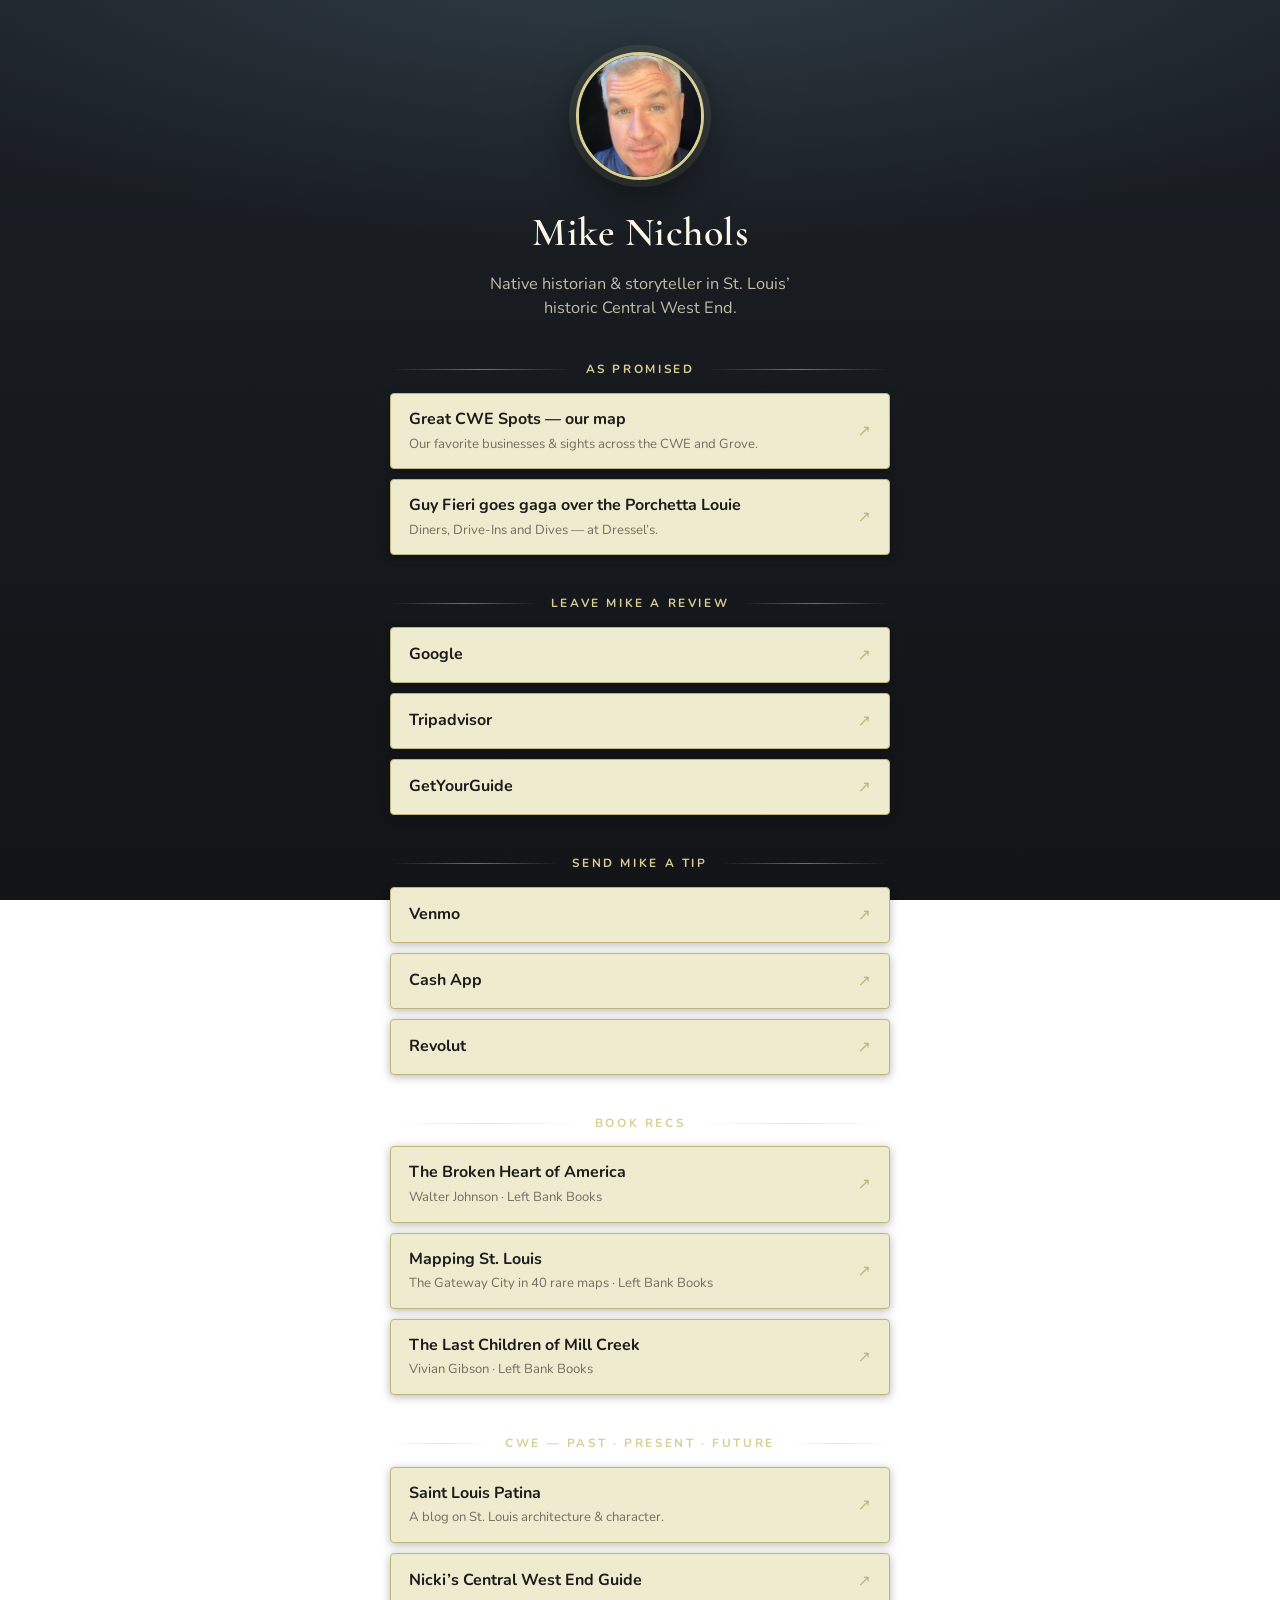
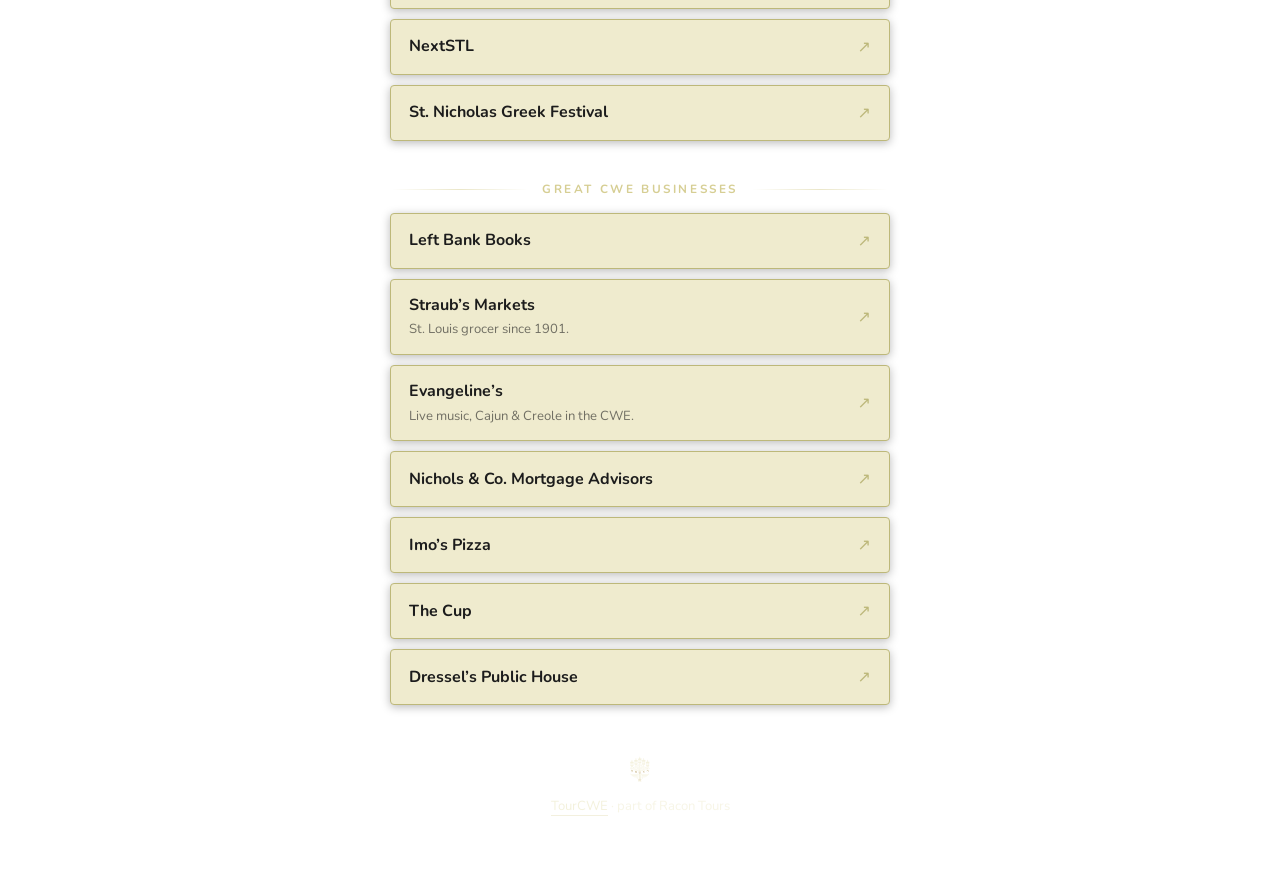
==== mike/index.html @ 82e1e98d "Add Mike Nichols profile; list both guides on hub" ====
<!DOCTYPE html>
<html lang="en">
<head>
  <meta charset="UTF-8">
  <meta name="viewport" content="width=device-width, initial-scale=1.0">
  <title>Mike Nichols · TourCWE</title>
  <meta name="description" content="Mike Nichols — native historian & storyteller in St. Louis' historic Central West End. Creator of A Taste of Two Cities.">
  <link rel="canonical" href="https://team.racon.tours/mike/">
  <!-- Open Graph / share preview -->
  <meta property="og:type" content="profile">
  <meta property="og:title" content="Mike Nichols · TourCWE">
  <meta property="og:description" content="Native historian & storyteller in St. Louis' historic Central West End.">
  <meta property="og:image" content="https://team.racon.tours/img/mike.jpg">
  <meta property="og:url" content="https://team.racon.tours/mike/">
  <meta name="twitter:card" content="summary">
  <meta name="twitter:title" content="Mike Nichols · TourCWE">
  <meta name="twitter:description" content="Native historian & storyteller in St. Louis' historic Central West End.">
  <meta name="twitter:image" content="https://team.racon.tours/img/mike.jpg">
  <link rel="icon" type="image/svg+xml" href="/assets/logo/favicon.svg">
  <link rel="icon" type="image/x-icon" href="/favicon.ico">
  <link rel="apple-touch-icon" sizes="180x180" href="/apple-touch-icon.png">
  <link rel="preconnect" href="https://fonts.googleapis.com">
  <link rel="preconnect" href="https://fonts.gstatic.com" crossorigin>
  <link href="https://fonts.googleapis.com/css2?family=Cormorant+Garamond:wght@400;500;600&family=Nunito:wght@400;600;700&display=swap" rel="stylesheet">
  <link rel="stylesheet" href="/css/profile.css?v=2026-05-23b">
</head>
<body>
<main class="wrap">
  <header class="profile-head">
    <img class="avatar" src="/img/mike.jpg" width="128" height="128" alt="Mike Nichols">
    <h1 class="name">Mike Nichols</h1>
    <p class="tagline">Native historian &amp; storyteller in St.&nbsp;Louis&rsquo; historic Central West End.</p>
  </header>

  <h2 class="section-title">As&nbsp;Promised</h2>
  <a class="link" href="https://www.google.com/maps/d/viewer?mid=1t0EYp6K3hcxC8ISyvSDOu5gtj9fwNGo" target="_blank" rel="noopener">
    <span class="link__body"><span class="link__title">Great CWE Spots — our map</span><span class="link__sub">Our favorite businesses &amp; sights across the CWE and Grove.</span></span><span class="link__arrow">&#8599;</span>
  </a>
  <a class="link" href="https://www.foodnetwork.com/shows/diners-drive-ins-and-dives/videos/pubs-and-grub" target="_blank" rel="noopener">
    <span class="link__body"><span class="link__title">Guy Fieri goes gaga over the Porchetta Louie</span><span class="link__sub">Diners, Drive-Ins and Dives — at Dressel&rsquo;s.</span></span><span class="link__arrow">&#8599;</span>
  </a>

  <h2 class="section-title">Leave Mike a Review</h2>
  <a class="link" href="https://g.page/r/CTrOnf8Bw0pvEBM/review" target="_blank" rel="noopener">
    <span class="link__body"><span class="link__title">Google</span></span><span class="link__arrow">&#8599;</span>
  </a>
  <a class="link" href="https://www.tripadvisor.com/UserReviewEdit-g44881-d32830452-CWE_Tours-Saint_Louis_Missouri.html" target="_blank" rel="noopener">
    <span class="link__body"><span class="link__title">Tripadvisor</span></span><span class="link__arrow">&#8599;</span>
  </a>
  <a class="link" href="https://www.getyourguide.com/scan-review-qr?activity_id=947537&utm_medium=offline&utm_source=supplier_review_link&utm_campaign=supplier_review_qrcode&utm_content=947537" target="_blank" rel="noopener">
    <span class="link__body"><span class="link__title">GetYourGuide</span></span><span class="link__arrow">&#8599;</span>
  </a>

  <h2 class="section-title">Send Mike a Tip</h2>
  <a class="link" href="https://venmo.com/tourcwe" target="_blank" rel="noopener">
    <span class="link__body"><span class="link__title">Venmo</span></span><span class="link__arrow">&#8599;</span>
  </a>
  <a class="link" href="https://cash.app/$rhm" target="_blank" rel="noopener">
    <span class="link__body"><span class="link__title">Cash App</span></span><span class="link__arrow">&#8599;</span>
  </a>
  <a class="link" href="https://revolut.me/ibmike" target="_blank" rel="noopener">
    <span class="link__body"><span class="link__title">Revolut</span></span><span class="link__arrow">&#8599;</span>
  </a>

  <h2 class="section-title">Book Recs</h2>
  <a class="link" href="https://www.left-bank.com/book/9781541619586" target="_blank" rel="noopener">
    <span class="link__body"><span class="link__title">The Broken Heart of America</span><span class="link__sub">Walter Johnson · Left Bank Books</span></span><span class="link__arrow">&#8599;</span>
  </a>
  <a class="link" href="https://www.left-bank.com/book/9781681065526" target="_blank" rel="noopener">
    <span class="link__body"><span class="link__title">Mapping St. Louis</span><span class="link__sub">The Gateway City in 40 rare maps · Left Bank Books</span></span><span class="link__arrow">&#8599;</span>
  </a>
  <a class="link" href="https://www.left-bank.com/book/9781948742641" target="_blank" rel="noopener">
    <span class="link__body"><span class="link__title">The Last Children of Mill Creek</span><span class="link__sub">Vivian Gibson · Left Bank Books</span></span><span class="link__arrow">&#8599;</span>
  </a>

  <h2 class="section-title">CWE — Past · Present · Future</h2>
  <a class="link" href="https://stlouispatina.com/" target="_blank" rel="noopener">
    <span class="link__body"><span class="link__title">Saint Louis Patina</span><span class="link__sub">A blog on St. Louis architecture &amp; character.</span></span><span class="link__arrow">&#8599;</span>
  </a>
  <a class="link" href="https://www.nickiscentralwestendguide.com/" target="_blank" rel="noopener">
    <span class="link__body"><span class="link__title">Nicki&rsquo;s Central West End Guide</span></span><span class="link__arrow">&#8599;</span>
  </a>
  <a class="link" href="https://nextstl.com/" target="_blank" rel="noopener">
    <span class="link__body"><span class="link__title">NextSTL</span></span><span class="link__arrow">&#8599;</span>
  </a>
  <a class="link" href="https://www.opastl.com/" target="_blank" rel="noopener">
    <span class="link__body"><span class="link__title">St. Nicholas Greek Festival</span></span><span class="link__arrow">&#8599;</span>
  </a>

  <h2 class="section-title">Great CWE Businesses</h2>
  <a class="link" href="https://www.left-bank.com/" target="_blank" rel="noopener">
    <span class="link__body"><span class="link__title">Left Bank Books</span></span><span class="link__arrow">&#8599;</span>
  </a>
  <a class="link" href="https://straubs.com" target="_blank" rel="noopener">
    <span class="link__body"><span class="link__title">Straub&rsquo;s Markets</span><span class="link__sub">St. Louis grocer since 1901.</span></span><span class="link__arrow">&#8599;</span>
  </a>
  <a class="link" href="https://www.evangelinesstl.com/" target="_blank" rel="noopener">
    <span class="link__body"><span class="link__title">Evangeline&rsquo;s</span><span class="link__sub">Live music, Cajun &amp; Creole in the CWE.</span></span><span class="link__arrow">&#8599;</span>
  </a>
  <a class="link" href="https://nichols.mortgage" target="_blank" rel="noopener">
    <span class="link__body"><span class="link__title">Nichols &amp; Co. Mortgage Advisors</span></span><span class="link__arrow">&#8599;</span>
  </a>
  <a class="link" href="https://imospizza.com" target="_blank" rel="noopener">
    <span class="link__body"><span class="link__title">Imo&rsquo;s Pizza</span></span><span class="link__arrow">&#8599;</span>
  </a>
  <a class="link" href="https://cravethecup.com" target="_blank" rel="noopener">
    <span class="link__body"><span class="link__title">The Cup</span></span><span class="link__arrow">&#8599;</span>
  </a>
  <a class="link" href="https://www.dresselspublichouse.com/" target="_blank" rel="noopener">
    <span class="link__body"><span class="link__title">Dressel&rsquo;s Public House</span></span><span class="link__arrow">&#8599;</span>
  </a>

  <footer class="foot">
    <img class="foot__mark" src="/assets/logo/lamp-vector-inverse.svg" alt="" aria-hidden="true">
    <p><a href="https://tourcwe.com/">TourCWE</a> &middot; part of Racon&nbsp;Tours</p>
  </footer>
</main>
</body>
</html>
---- css/profile.css ----
/* Racon Tours — team profile pages (link-in-bio)
   Brand tokens mirror tourcwe.com styles.css */
:root{
  --blue:#628395; --blue-dark:#4e6b7a;
  --gold:#d6ce93; --gold-dark:#bdb87a;
  --cream:#efebce; --cream-dark:#e4dfbd;
  --dark:#1c1c1c; --sage:#607466;
  --font-display:'Cormorant Garamond',Georgia,serif;
  --font-body:'Nunito',system-ui,sans-serif;
  --radius:4px;
}
*{box-sizing:border-box;margin:0;padding:0}
html{-webkit-text-size-adjust:100%}
body{
  font-family:var(--font-body);
  color:var(--cream);
  line-height:1.5;
  min-height:100vh;
  -webkit-font-smoothing:antialiased;
  background:#14171b;
  background:
    radial-gradient(120% 60% at 50% -8%, rgba(98,131,149,.30), transparent 60%),
    linear-gradient(180deg,#1b2026 0%,#15181c 60%,#121417 100%);
  background-attachment:fixed;
}

.wrap{max-width:540px;margin:0 auto;padding:52px 20px 56px}

/* ---- header ---- */
.profile-head{text-align:center}
.avatar{
  width:128px;height:128px;border-radius:50%;object-fit:cover;display:block;margin:0 auto;
  border:3px solid var(--gold);
  box-shadow:0 0 0 7px rgba(214,206,147,.10), 0 14px 44px rgba(0,0,0,.55);
}
.name{
  font-family:var(--font-display);font-weight:600;font-size:2.5rem;
  letter-spacing:.5px;margin-top:22px;color:#fbf7e6;
}
.tagline{
  color:rgba(239,235,206,.78);font-size:1.02rem;
  max-width:32ch;margin:10px auto 0;
}

/* ---- section divider ---- */
.section-title{
  display:flex;align-items:center;gap:14px;
  margin:40px 2px 14px;
  color:var(--gold);font-size:.74rem;font-weight:700;
  letter-spacing:.22em;text-transform:uppercase;
}
.section-title::before,.section-title::after{
  content:"";flex:1;height:1px;
  background:linear-gradient(90deg,transparent,rgba(214,206,147,.5),transparent);
}

/* ---- link cards ---- */
.link{
  display:flex;align-items:center;gap:14px;
  background:var(--cream);color:var(--dark);text-decoration:none;
  border:1px solid var(--gold-dark);border-radius:var(--radius);
  padding:15px 18px;margin:10px 0;
  box-shadow:0 2px 10px rgba(0,0,0,.28);
  transition:transform .15s ease,box-shadow .15s ease,background .15s ease;
}
.link:hover,.link:focus-visible{
  transform:translateY(-2px);background:#fffdf2;
  box-shadow:0 9px 24px rgba(0,0,0,.38);outline:none;
}
.link:focus-visible{border-color:var(--blue)}
.link__body{flex:1;min-width:0}
.link__title{display:block;font-weight:700;font-size:1rem;line-height:1.3}
.link__sub{display:block;font-size:.82rem;color:rgba(28,28,28,.6);margin-top:5px;line-height:1.4}
.link__arrow{color:var(--gold-dark);font-size:1rem;flex-shrink:0;transition:transform .15s ease}
.link:hover .link__arrow{transform:translate(2px,-2px)}

/* ---- footer ---- */
.foot{text-align:center;margin-top:50px;color:rgba(239,235,206,.5);font-size:.82rem}
.foot__mark{height:30px;width:auto;opacity:.65;margin:0 auto 12px;display:block}
.foot a{color:rgba(239,235,206,.72);text-decoration:none;border-bottom:1px solid rgba(214,206,147,.3)}
.foot a:hover{color:var(--gold)}

@media (max-width:480px){
  .wrap{padding:40px 16px 48px}
  .name{font-size:2.1rem}
  .avatar{width:112px;height:112px}
}
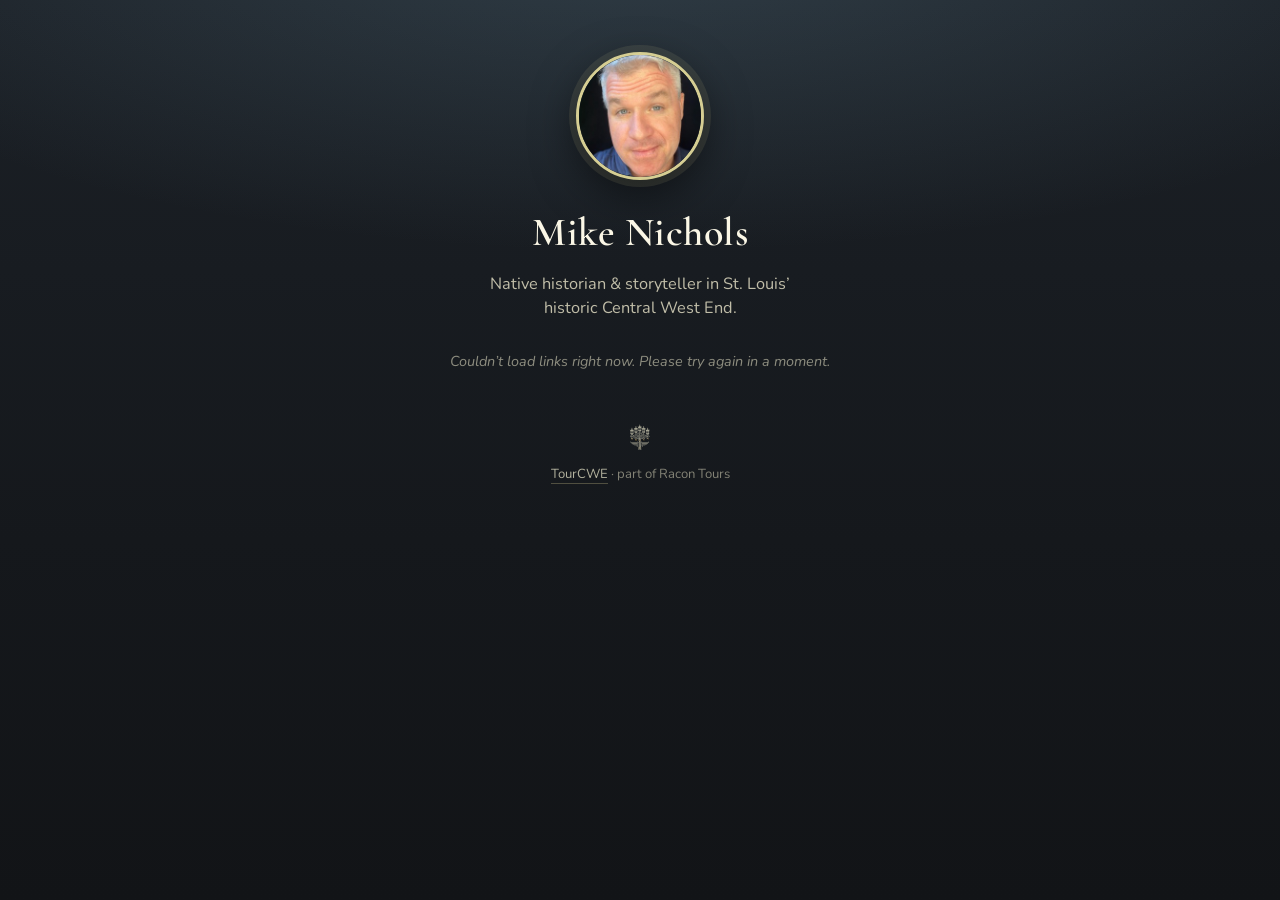
==== commit 942c3ac3: "Sheet-driven publisher: nightly cron rebuilds static shells; client fetches live link/section conten" ====
--- a/mike/index.html
+++ b/mike/index.html
@@ -3,18 +3,18 @@
 <head>
   <meta charset="UTF-8">
   <meta name="viewport" content="width=device-width, initial-scale=1.0">
+  <meta name="robots" content="noindex, nofollow">
   <title>Mike Nichols · TourCWE</title>
   <meta name="description" content="Mike Nichols — native historian & storyteller in St. Louis' historic Central West End. Creator of A Taste of Two Cities.">
   <link rel="canonical" href="https://team.racon.tours/mike/">
-  <!-- Open Graph / share preview -->
   <meta property="og:type" content="profile">
   <meta property="og:title" content="Mike Nichols · TourCWE">
-  <meta property="og:description" content="Native historian & storyteller in St. Louis' historic Central West End.">
+  <meta property="og:description" content="Mike Nichols — native historian & storyteller in St. Louis' historic Central West End. Creator of A Taste of Two Cities.">
   <meta property="og:image" content="https://team.racon.tours/img/mike.jpg">
   <meta property="og:url" content="https://team.racon.tours/mike/">
   <meta name="twitter:card" content="summary">
   <meta name="twitter:title" content="Mike Nichols · TourCWE">
-  <meta name="twitter:description" content="Native historian & storyteller in St. Louis' historic Central West End.">
+  <meta name="twitter:description" content="Mike Nichols — native historian & storyteller in St. Louis' historic Central West End. Creator of A Taste of Two Cities.">
   <meta name="twitter:image" content="https://team.racon.tours/img/mike.jpg">
   <link rel="icon" type="image/svg+xml" href="/assets/logo/favicon.svg">
   <link rel="icon" type="image/x-icon" href="/favicon.ico">
@@ -22,7 +22,7 @@
   <link rel="preconnect" href="https://fonts.googleapis.com">
   <link rel="preconnect" href="https://fonts.gstatic.com" crossorigin>
   <link href="https://fonts.googleapis.com/css2?family=Cormorant+Garamond:wght@400;500;600&family=Nunito:wght@400;600;700&display=swap" rel="stylesheet">
-  <link rel="stylesheet" href="/css/profile.css?v=2026-05-23b">
+  <link rel="stylesheet" href="/css/profile.css?v=2026-06-01">
 </head>
 <body>
 <main class="wrap">
@@ -32,88 +32,15 @@
     <p class="tagline">Native historian &amp; storyteller in St.&nbsp;Louis&rsquo; historic Central West End.</p>
   </header>
 
-  <h2 class="section-title">As&nbsp;Promised</h2>
-  <a class="link" href="https://www.google.com/maps/d/viewer?mid=1t0EYp6K3hcxC8ISyvSDOu5gtj9fwNGo" target="_blank" rel="noopener">
-    <span class="link__body"><span class="link__title">Great CWE Spots — our map</span><span class="link__sub">Our favorite businesses &amp; sights across the CWE and Grove.</span></span><span class="link__arrow">&#8599;</span>
-  </a>
-  <a class="link" href="https://www.foodnetwork.com/shows/diners-drive-ins-and-dives/videos/pubs-and-grub" target="_blank" rel="noopener">
-    <span class="link__body"><span class="link__title">Guy Fieri goes gaga over the Porchetta Louie</span><span class="link__sub">Diners, Drive-Ins and Dives — at Dressel&rsquo;s.</span></span><span class="link__arrow">&#8599;</span>
-  </a>
-
-  <h2 class="section-title">Leave Mike a Review</h2>
-  <a class="link" href="https://g.page/r/CTrOnf8Bw0pvEBM/review" target="_blank" rel="noopener">
-    <span class="link__body"><span class="link__title">Google</span></span><span class="link__arrow">&#8599;</span>
-  </a>
-  <a class="link" href="https://www.tripadvisor.com/UserReviewEdit-g44881-d32830452-CWE_Tours-Saint_Louis_Missouri.html" target="_blank" rel="noopener">
-    <span class="link__body"><span class="link__title">Tripadvisor</span></span><span class="link__arrow">&#8599;</span>
-  </a>
-  <a class="link" href="https://www.getyourguide.com/scan-review-qr?activity_id=947537&utm_medium=offline&utm_source=supplier_review_link&utm_campaign=supplier_review_qrcode&utm_content=947537" target="_blank" rel="noopener">
-    <span class="link__body"><span class="link__title">GetYourGuide</span></span><span class="link__arrow">&#8599;</span>
-  </a>
-
-  <h2 class="section-title">Send Mike a Tip</h2>
-  <a class="link" href="https://venmo.com/tourcwe" target="_blank" rel="noopener">
-    <span class="link__body"><span class="link__title">Venmo</span></span><span class="link__arrow">&#8599;</span>
-  </a>
-  <a class="link" href="https://cash.app/$rhm" target="_blank" rel="noopener">
-    <span class="link__body"><span class="link__title">Cash App</span></span><span class="link__arrow">&#8599;</span>
-  </a>
-  <a class="link" href="https://revolut.me/ibmike" target="_blank" rel="noopener">
-    <span class="link__body"><span class="link__title">Revolut</span></span><span class="link__arrow">&#8599;</span>
-  </a>
-
-  <h2 class="section-title">Book Recs</h2>
-  <a class="link" href="https://www.left-bank.com/book/9781541619586" target="_blank" rel="noopener">
-    <span class="link__body"><span class="link__title">The Broken Heart of America</span><span class="link__sub">Walter Johnson · Left Bank Books</span></span><span class="link__arrow">&#8599;</span>
-  </a>
-  <a class="link" href="https://www.left-bank.com/book/9781681065526" target="_blank" rel="noopener">
-    <span class="link__body"><span class="link__title">Mapping St. Louis</span><span class="link__sub">The Gateway City in 40 rare maps · Left Bank Books</span></span><span class="link__arrow">&#8599;</span>
-  </a>
-  <a class="link" href="https://www.left-bank.com/book/9781948742641" target="_blank" rel="noopener">
-    <span class="link__body"><span class="link__title">The Last Children of Mill Creek</span><span class="link__sub">Vivian Gibson · Left Bank Books</span></span><span class="link__arrow">&#8599;</span>
-  </a>
-
-  <h2 class="section-title">CWE — Past · Present · Future</h2>
-  <a class="link" href="https://stlouispatina.com/" target="_blank" rel="noopener">
-    <span class="link__body"><span class="link__title">Saint Louis Patina</span><span class="link__sub">A blog on St. Louis architecture &amp; character.</span></span><span class="link__arrow">&#8599;</span>
-  </a>
-  <a class="link" href="https://www.nickiscentralwestendguide.com/" target="_blank" rel="noopener">
-    <span class="link__body"><span class="link__title">Nicki&rsquo;s Central West End Guide</span></span><span class="link__arrow">&#8599;</span>
-  </a>
-  <a class="link" href="https://nextstl.com/" target="_blank" rel="noopener">
-    <span class="link__body"><span class="link__title">NextSTL</span></span><span class="link__arrow">&#8599;</span>
-  </a>
-  <a class="link" href="https://www.opastl.com/" target="_blank" rel="noopener">
-    <span class="link__body"><span class="link__title">St. Nicholas Greek Festival</span></span><span class="link__arrow">&#8599;</span>
-  </a>
-
-  <h2 class="section-title">Great CWE Businesses</h2>
-  <a class="link" href="https://www.left-bank.com/" target="_blank" rel="noopener">
-    <span class="link__body"><span class="link__title">Left Bank Books</span></span><span class="link__arrow">&#8599;</span>
-  </a>
-  <a class="link" href="https://straubs.com" target="_blank" rel="noopener">
-    <span class="link__body"><span class="link__title">Straub&rsquo;s Markets</span><span class="link__sub">St. Louis grocer since 1901.</span></span><span class="link__arrow">&#8599;</span>
-  </a>
-  <a class="link" href="https://www.evangelinesstl.com/" target="_blank" rel="noopener">
-    <span class="link__body"><span class="link__title">Evangeline&rsquo;s</span><span class="link__sub">Live music, Cajun &amp; Creole in the CWE.</span></span><span class="link__arrow">&#8599;</span>
-  </a>
-  <a class="link" href="https://nichols.mortgage" target="_blank" rel="noopener">
-    <span class="link__body"><span class="link__title">Nichols &amp; Co. Mortgage Advisors</span></span><span class="link__arrow">&#8599;</span>
-  </a>
-  <a class="link" href="https://imospizza.com" target="_blank" rel="noopener">
-    <span class="link__body"><span class="link__title">Imo&rsquo;s Pizza</span></span><span class="link__arrow">&#8599;</span>
-  </a>
-  <a class="link" href="https://cravethecup.com" target="_blank" rel="noopener">
-    <span class="link__body"><span class="link__title">The Cup</span></span><span class="link__arrow">&#8599;</span>
-  </a>
-  <a class="link" href="https://www.dresselspublichouse.com/" target="_blank" rel="noopener">
-    <span class="link__body"><span class="link__title">Dressel&rsquo;s Public House</span></span><span class="link__arrow">&#8599;</span>
-  </a>
+  <div id="link-sections" data-slug="mike" aria-live="polite">
+    <p class="loading">Loading&hellip;</p>
+  </div>
 
   <footer class="foot">
     <img class="foot__mark" src="/assets/logo/lamp-vector-inverse.svg" alt="" aria-hidden="true">
     <p><a href="https://tourcwe.com/">TourCWE</a> &middot; part of Racon&nbsp;Tours</p>
   </footer>
 </main>
+<script src="/js/profile.js?v=2026-06-01" defer></script>
 </body>
 </html>
--- a/css/profile.css
+++ b/css/profile.css
@@ -80,6 +80,11 @@
 .foot a{color:rgba(239,235,206,.72);text-decoration:none;border-bottom:1px solid rgba(214,206,147,.3)}
 .foot a:hover{color:var(--gold)}
 
+.loading{
+  text-align:center;color:rgba(239,235,206,.55);
+  font-size:.9rem;font-style:italic;margin:30px 0 10px;
+}
+
 @media (max-width:480px){
   .wrap{padding:40px 16px 48px}
   .name{font-size:2.1rem}
